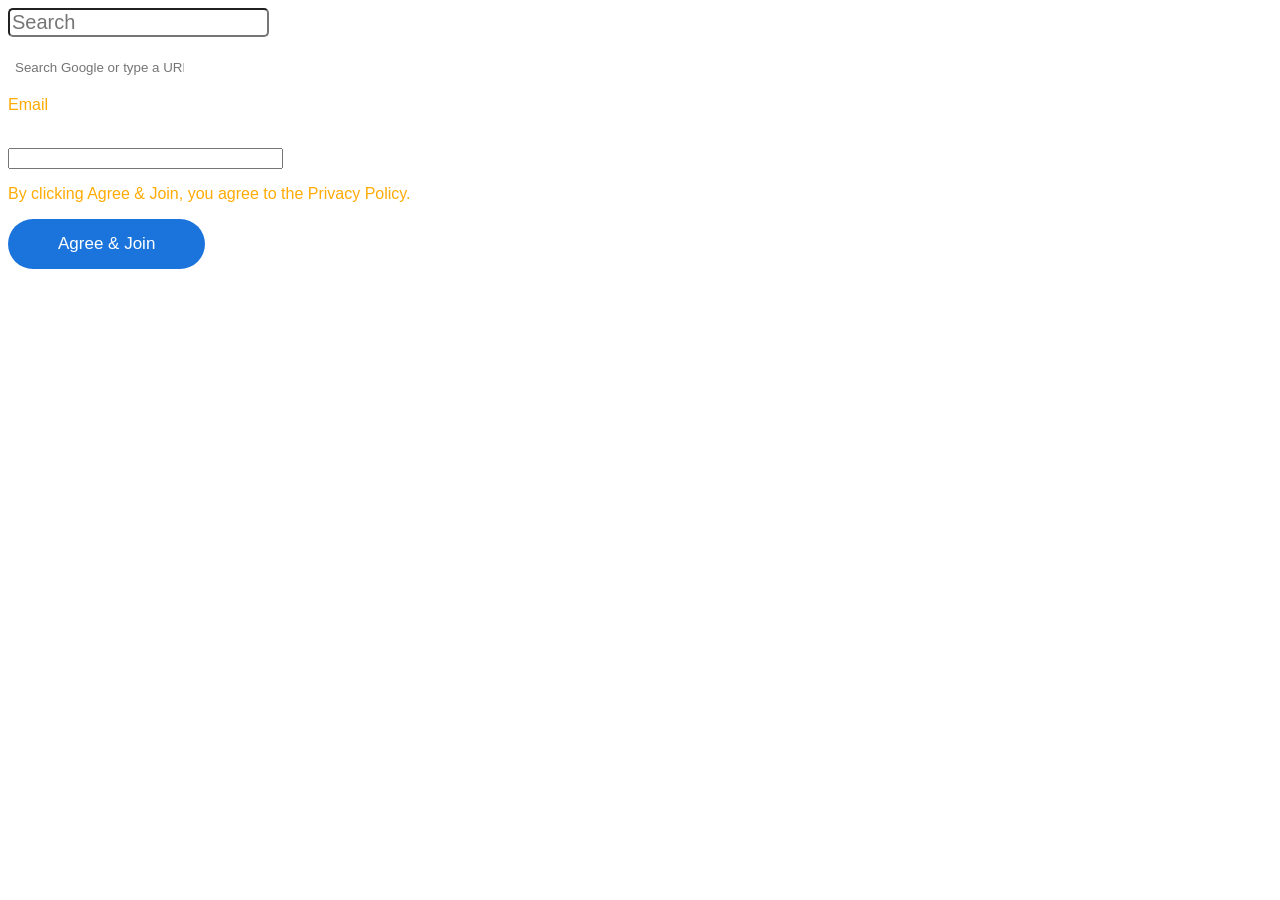
==== index.html @ 8a4faba7 "Add files via upload" ====
<!DOCTYPE html>
<html lang="en">
<head>
  <meta charset="UTF-8">
  <meta name="viewport" content="width=device-width, initial-scale=1.0">
  <title>Document</title>
  <style>
    .first {
      border-radius: 5px;
      font-size: 20px;
    }

    .search-bar {
      border-radius: 20px;
      padding-top: 5px;
      padding-bottom: 5px;
      padding-left: 7px;
      padding-right: 250px;
      border: none;
      transition: box-shadow 0.2s;
    }

    .search-bar:hover {
      box-shadow: 0px 0px 10px rgba(255, 0, 0, 0.15);
    }
    
    .email {
      padding-right: 100px;
    }

  .Agree-button {
    padding-bottom: 15px;
    padding-left: 50px;
    padding-right: 50px;
    padding-top: 15px;
    background-color: rgb(26, 116, 219);
    border: none;
    border-radius: 30px;
    color: white;
    font-size: 17px;
  }
  p {
    color: rgb(255, 171, 4);
    font-family: arial;
  }
    </style>
</head>
<body>
  <input class="first" type="text" placeholder="Search"><br><br>
  
  <input class="search-bar" type="text" placeholder="Search Google or type a URL">
  
  <p>Email</p><br>
  
  <input class="email"><br>
  <p>By clicking Agree & Join, you agree to the Privacy Policy.</p>
  <button class="Agree-button">
     Agree & Join
  </button>

</body>
</html>
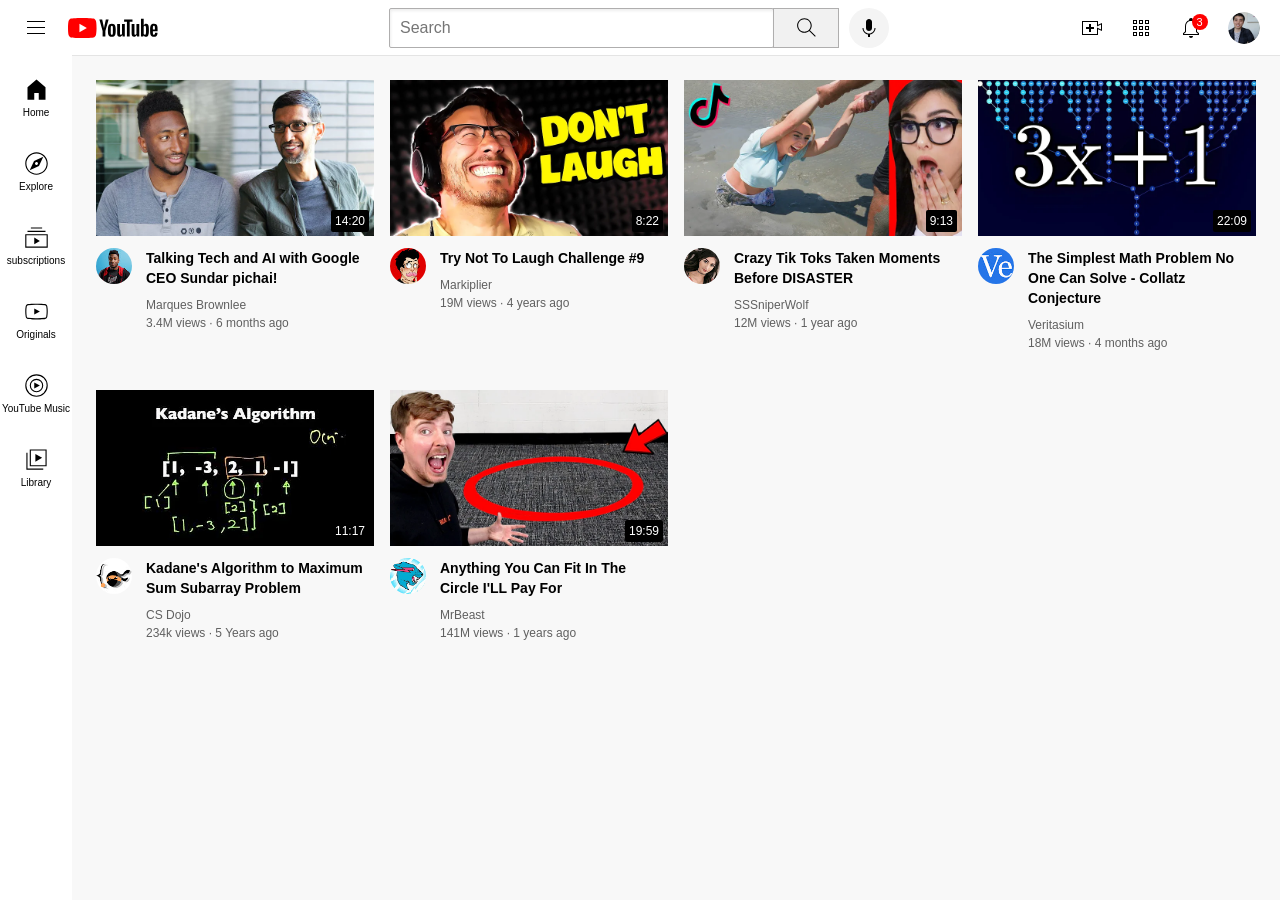
==== commit 825c6380: "Rename youtube.html to index.html" ====
--- a/index.html
+++ b/index.html
@@ -1,62 +1,243 @@
 <!DOCTYPE html>
-<html lang="en">
-<head>
-  <meta charset="UTF-8">
-  <meta name="viewport" content="width=device-width, initial-scale=1.0">
-  <title>Document</title>
-  <style>
-    .first {
-      border-radius: 5px;
-      font-size: 20px;
-    }
-
-    .search-bar {
-      border-radius: 20px;
-      padding-top: 5px;
-      padding-bottom: 5px;
-      padding-left: 7px;
-      padding-right: 250px;
-      border: none;
-      transition: box-shadow 0.2s;
-    }
-
-    .search-bar:hover {
-      box-shadow: 0px 0px 10px rgba(255, 0, 0, 0.15);
-    }
+<html>
+  <head>
+
+    <link rel="preconnect" href="https://fonts.googleapis.com">
+    <link rel="preconnect" href="https://fonts.gstatic.com" crossorigin>
+    <link href="https://fonts.googleapis.com/css2?family=Roboto:ital,wght@0,100..900;1,100..900&display=swap" rel="stylesheet">
+
+    <title>YouTube.com</title>
+    <link rel="stylesheet" href="styles/general.css">
+    <link rel="stylesheet" href="styles/header.css">
+    <link rel="stylesheet" href="styles/video.css">
+    <link rel="stylesheet" href="styles/sidebar.css">
+  </head>
+  <body>
+    <div class="header">
+      <div class="left-section">
+        <img class="hamburger-menu" src="icons/hamburger-menu.svg">
+        <img class="youtube-logo" src="icons/youtube-logo.svg">
+      </div>
+      <div class="middle-section">
+        <input class="search-bar" type="text" placeholder="Search">
+        <button class="search-button">
+          <img src="icons/search.svg" class="search-icon">
+          <div class="tooltip">Search</div>
+        </button>
+        <button class="voice-search-button">
+          <img src="icons/voice-search-icon.svg" class="voice-search-icon">
+          <div class="tooltip">Search with your voice</div>
+        </button>
+      </div>
+      <div class="right-section">
+        <div class="upload-icon-container">
+          <img class="upload-icon" src="icons/upload.svg">
+          <div class="tooltip">Create</div>
+        </div>
+
+        <div class="youtube-apps-icon-container">
+          <img class="youtube-apps-icon" src="icons/youtube-apps.svg">
+          <div class="tooltip">YouTube Apps</div>
+        </div>
+        
+        <div class="notifications-icon-container">
+          <img class="notifications-icon" src="icons/notifications.svg">
+          <div class="tooltip">Notifications</div>
+          <div class="notifications-count">3</div>
+        </div>
+        <img class="current-user-picture" src="icons/my-channel.jpeg">
+      </div>
+    </div>
+    <div class="sidebar">
+      <div class="sidebar-link">
+        <img src="icons/home.svg">
+        <div>Home</div>
+      </div>
+      <div class="sidebar-link">
+        <img src="icons/explore.svg">
+        <div>Explore</div>
+      </div>
+      <div class="sidebar-link">
+        <img src="icons/subscriptions.svg">
+        <div>subscriptions</div>
+      </div>
+      <div class="sidebar-link">
+        <img src="icons/originals.svg">
+        <div>Originals</div>
+      </div>
+      <div class="sidebar-link">
+        <img src="icons/youtube-music.svg">
+        <div>YouTube Music</div>
+      </div>
+      <div class="sidebar-link">
+        <img src="icons/library.svg">
+        <div>Library</div>
+      </div>
+    </div>
+
+    <div class="video-grid">
+      <div class="video-preview">
+        <div class="thumbnail-row">
+          <img class="thumbnail" src="thumbnails/thumbnail-1.webp">
+          <div class="video-time">
+            14:20
+          </div>
+        </div>
+
+        <div class="video-info-grid">
+          <div class="channel-pictures">
+            <img class="profile-picture" src="channel-pictures/channel-1.jpeg">
+          </div>
+
+          <div class="video-info">
+            <p class="video-title">
+            Talking Tech and AI with Google CEO Sundar pichai!
+            </p>
+            <p class="video-author">
+            Marques Brownlee
+            </p>
+            <p class="video-stats">
+            3.4M views &#183; 6 months ago
+            </p>
+          </div>
+      </div>
+    </div>
+
+    <div class="video-preview">
+      <div class="thumbnail-row">
+        <img class="thumbnail" src="thumbnails/thumbnail-2.webp">
+        <div class="video-time">
+          8:22
+        </div>
+      </div>
+
+      <div class="video-info-grid">
+        <div class="channel-pictures">
+          <img class="profile-picture" src="channel-pictures/channel-2.jpeg">
+        </div>
+
+        <div class="video-info">
+          <p class="video-title">
+          Try Not To Laugh Challenge #9
+          </p>
+          <p class="video-author">
+          Markiplier
+          </p>
+          <p class="video-stats">
+          19M views &#183; 4 years ago
+          </p>
+        </div>
+      </div>
+    </div>
+
+    <div class="video-preview">
+      <div class="thumbnail-row">
+        <img class="thumbnail" src="thumbnails/thumbnail-3.webp">
+        <div class="video-time">
+          9:13
+        </div>
+      </div>
+
+      <div class="video-info-grid">
+        <div class="channel-pictures">
+          <img class="profile-picture" src="channel-pictures/channel-3.jpeg">
+        </div>
+
+        <div class="video-info">
+          <p class="video-title">
+          Crazy Tik Toks Taken Moments Before DISASTER
+          </p>
+          <p class="video-author">
+          SSSniperWolf
+          </p>
+          <p class="video-stats">
+          12M views &#183; 1 year ago
+          </p>
+        </div>
+      </div>
+    </div>
+
+    <div class="video-preview">
+      <div class="thumbnail-row">
+        <img class="thumbnail" src="thumbnails/thumbnail-4.webp">
+        <div class="video-time">
+          22:09
+        </div>
+      </div>
+
+      <div class="video-info-grid">
+        <div class="channel-pictures">
+          <img class="profile-picture" src="channel-pictures/channel-4.jpeg">
+        </div>
+
+        <div class="video-info">
+          <p class="video-title">
+          The Simplest Math Problem No One Can Solve - Collatz Conjecture
+          </p>
+          <p class="video-author">
+          Veritasium
+          </p>
+          <p class="video-stats">
+          18M views &#183; 4 months ago
+          </p>
+        </div>
+      </div>
+    </div>
+
+    <div class="video-preview">
+      <div class="thumbnail-row">
+        <img class="thumbnail" src="thumbnails/thumbnail-5.webp">
+        <div class="video-time">
+          11:17
+        </div>
+      </div>
+
+      <div class="video-info-grid">
+        <div class="channel-pictures">
+          <img class="profile-picture" src="channel-pictures/channel-5.jpeg">
+        </div>
+
+        <div class="video-info">
+          <p class="video-title">
+          Kadane's Algorithm to Maximum Sum Subarray Problem
+          </p>
+          <p class="video-author">
+            CS Dojo
+          </p>
+          <p class="video-stats">
+          234k views &#183; 5 Years ago
+          </p>
+        </div>
+      </div>
+    </div>
+
+    <div class="video-preview">
+      <div class="thumbnail-row">
+        <img class="thumbnail" src="thumbnails/thumbnail-6.webp">
+        <div class="video-time">
+          19:59
+        </div>
+      </div>
+
+      <div class="video-info-grid">
+        <div class="channel-pictures">
+          <img class="profile-picture" src="channel-pictures/channel-6.jpeg">
+        </div>
+
+        <div class="video-info">
+          <p class="video-title">
+          Anything You Can Fit In The Circle I'LL Pay For
+          </p>
+          <p class="video-author">
+          MrBeast
+          </p>
+          <p class="video-stats">
+          141M views &#183; 1 years ago
+          </p>
+        </div>
+      </div>
+    </div>
+    </div>
     
-    .email {
-      padding-right: 100px;
-    }
-
-  .Agree-button {
-    padding-bottom: 15px;
-    padding-left: 50px;
-    padding-right: 50px;
-    padding-top: 15px;
-    background-color: rgb(26, 116, 219);
-    border: none;
-    border-radius: 30px;
-    color: white;
-    font-size: 17px;
-  }
-  p {
-    color: rgb(255, 171, 4);
-    font-family: arial;
-  }
-    </style>
-</head>
-<body>
-  <input class="first" type="text" placeholder="Search"><br><br>
-  
-  <input class="search-bar" type="text" placeholder="Search Google or type a URL">
-  
-  <p>Email</p><br>
-  
-  <input class="email"><br>
-  <p>By clicking Agree & Join, you agree to the Privacy Policy.</p>
-  <button class="Agree-button">
-     Agree & Join
-  </button>
-
-</body>
-</html>+  </body>
+</html>
--- a/styles/general.css
+++ b/styles/general.css
@@ -0,0 +1,14 @@
+p{
+  font-family: Roboto, Arial;
+  margin-top: 0;
+  margin-bottom: 0;
+}
+
+body {
+  margin: 0;
+  padding-top: 80px;
+  padding-left: 96px;
+  padding-right: 24px;
+  background-color: rgb(248, 248, 248);
+}
+
--- a/styles/header.css
+++ b/styles/header.css
@@ -0,0 +1,175 @@
+.header {
+  height: 55px;
+  z-index: 100;
+
+  display: flex;
+  flex-direction: row;
+  justify-content: space-between;
+
+  position: fixed;
+  top: 0;
+  left: 0;
+  right: 0;
+
+  background-color: white;
+  border-bottom-width: 1px;
+  border-bottom-style: solid;
+  border-bottom-color: rgb(228, 228, 228);
+}
+
+.left-section {
+  display: flex;
+  align-items: center;
+}
+
+.hamburger-menu {
+  height: 24px;
+  margin-left: 24px;
+  margin-right: 20px;
+}
+
+.youtube-logo {
+  height: 20px;
+}
+
+.middle-section {
+  flex: 1;
+  margin-left: 70px;
+  margin-right: 30px;
+  max-width: 500px;
+  display: flex;
+  align-items: center;
+}
+
+.search-bar {
+  flex:1;
+  height: 36px;
+  padding-left: 10px;
+  font-size: 16px;
+  border-width: 1px;
+  border-color: rgb(175, 174, 174);
+  border-style: solid;
+  border-radius: 2px;
+  box-shadow: inset 1px 2px 3px rgba(0, 0, 0, 0.07);
+  width: 0;
+}
+.search-bar::placeholder {
+  font-family: Roboto, Arial;
+  font-size: 16px;
+}
+
+.search-button {
+  height: 40px;
+  width: 66px;
+  background-color: rgb(241, 241, 241);
+  border-width: 1px;
+  border-style: solid;
+  border-color: rgb(175, 174, 174);
+  margin-left: -1px;
+  margin-right: 10px;
+}
+
+.search-button,
+.voice-search-button,
+.upload-icon-container,
+.youtube-apps-icon-container,
+.notifications-icon-container {
+  display: flex;
+  justify-content: center;
+  align-items: center;
+  position: relative;
+}
+
+.search-button .tooltip,
+.voice-search-button .tooltip,
+.upload-icon-container .tooltip,
+.youtube-apps-icon-container .tooltip,
+.notifications-icon-container .tooltip {
+  font-family: Roboto, Arial;
+  position: absolute;
+  background-color: gray;
+  color: white;
+  padding-top: 4px;
+  padding-left: 8px;
+  padding-right: 8px;
+  padding-bottom: 4px;
+  border-radius: 2px;
+  font-size: 12px;
+  bottom: -30px;
+  opacity: 0;
+  transition: opacity 0.15s;
+  pointer-events: none;
+  white-space: nowrap;
+}
+
+.search-button:hover .tooltip,
+.voice-search-button:hover .tooltip,
+.upload-icon-container:hover .tooltip,
+.youtube-apps-icon-container:hover .tooltip,
+.notifications-icon-container:hover .tooltip{
+  opacity: 1;
+}
+
+.search-icon {
+  height: 25px;
+}
+
+.voice-search-button {
+  height: 40px;
+  width: 40px;
+  border-radius: 20px;
+  border: none;
+  background-color: rgb(244, 244, 244);
+}
+
+
+.voice-search-icon {
+  height: 24px;
+
+}
+
+.right-section {
+  width: 180px;
+  display: flex;
+  align-items: center;
+  justify-content: space-between;
+  margin-right: 20px;
+  flex-shrink: 0;
+}
+
+.upload-icon {
+  height: 24px;
+}
+
+.youtube-apps-icon {
+  height: 24px;
+}
+
+.notifications-icon {
+  height: 24px;
+}
+
+.notifications-icon-container {
+  position: relative;
+}
+
+.notifications-count {
+  position: absolute;
+  top: -2px;
+  right: -5px;
+  background-color: red;
+  color: white;
+  font-family: Roboto, Arial;
+  font-size: 11px;
+  padding-top: 2px;
+  padding-bottom: 2px;
+  padding-left: 5px;
+  padding-right: 5px;
+  border-radius: 10px;
+}
+
+.current-user-picture {
+  height: 32px;
+  border-radius: 16px;
+}
+
--- a/styles/video.css
+++ b/styles/video.css
@@ -0,0 +1,77 @@
+.thumbnail {
+  width: 100%;
+}
+
+.video-title {
+  margin-top: 0;
+  font-size: 14px;
+  font-weight: 600;
+  line-height: 20px;
+  margin-bottom: 10px;
+}
+
+.video-info-grid {
+  display: grid;
+  grid-template-columns: 50px 1fr;
+}
+
+
+.profile-picture {
+  width: 36px;
+  border-radius: 50px;
+}
+
+.thumbnail-row {
+  margin-bottom: 8px;
+  position: relative;
+}
+
+.video-stats,
+.video-author {
+  font-size: 12px;
+  color: rgb(96, 96, 96);
+}
+
+.video-author {
+  margin-bottom: 4px;
+}
+
+.video-grid {
+  display: grid;
+  grid-template-columns: 1fr 1fr 1fr;
+  column-gap: 16px;
+  row-gap: 40px;
+}
+
+@media (max-width: 750px) {
+  .video-grid {
+    grid-template-columns: 1fr 1fr;
+  }
+}
+
+@meida (min-width: 151px) and (max-width: 999px) {
+  .video-grid {
+    grid-template-columns: 1fr 1fr 1fr;
+  }
+}
+
+@media (min-width: 1000px) {
+  .video-grid {
+    grid-template-columns: 1fr 1fr 1fr 1fr;
+  }
+}
+
+
+
+.video-time {
+  font-family: Roboto, Arial;
+  font-size: 12px;
+  font-weight: 500;
+  padding: 4px;
+  border-radius: 2px;
+  background-color: black;
+  color: white;
+  position: absolute;
+  bottom: 8px;
+  right: 5px;
+}
--- a/styles/sidebar.css
+++ b/styles/sidebar.css
@@ -0,0 +1,36 @@
+.sidebar {
+  position: fixed;
+  left: 0;
+  top: 55px;
+  bottom: 0;
+  width: 72px;
+  background-color: white;
+  z-index: 200;
+  padding-top: 5px;
+}
+
+.sidebar-link {
+  
+  height: 74px;
+  display: flex;
+  justify-content: center;
+  align-items: center;
+  flex-direction: column;
+  cursor: pointer;
+
+}
+
+.sidebar-link:hover {
+  background-color: rgb(235, 233, 233);
+}
+
+.sidebar-link img {
+  height: 27px;
+  margin-bottom: 4px;
+
+}
+
+.sidebar-link div {
+  font-family: Robotoo, Arial;
+  font-size: 10px;
+}
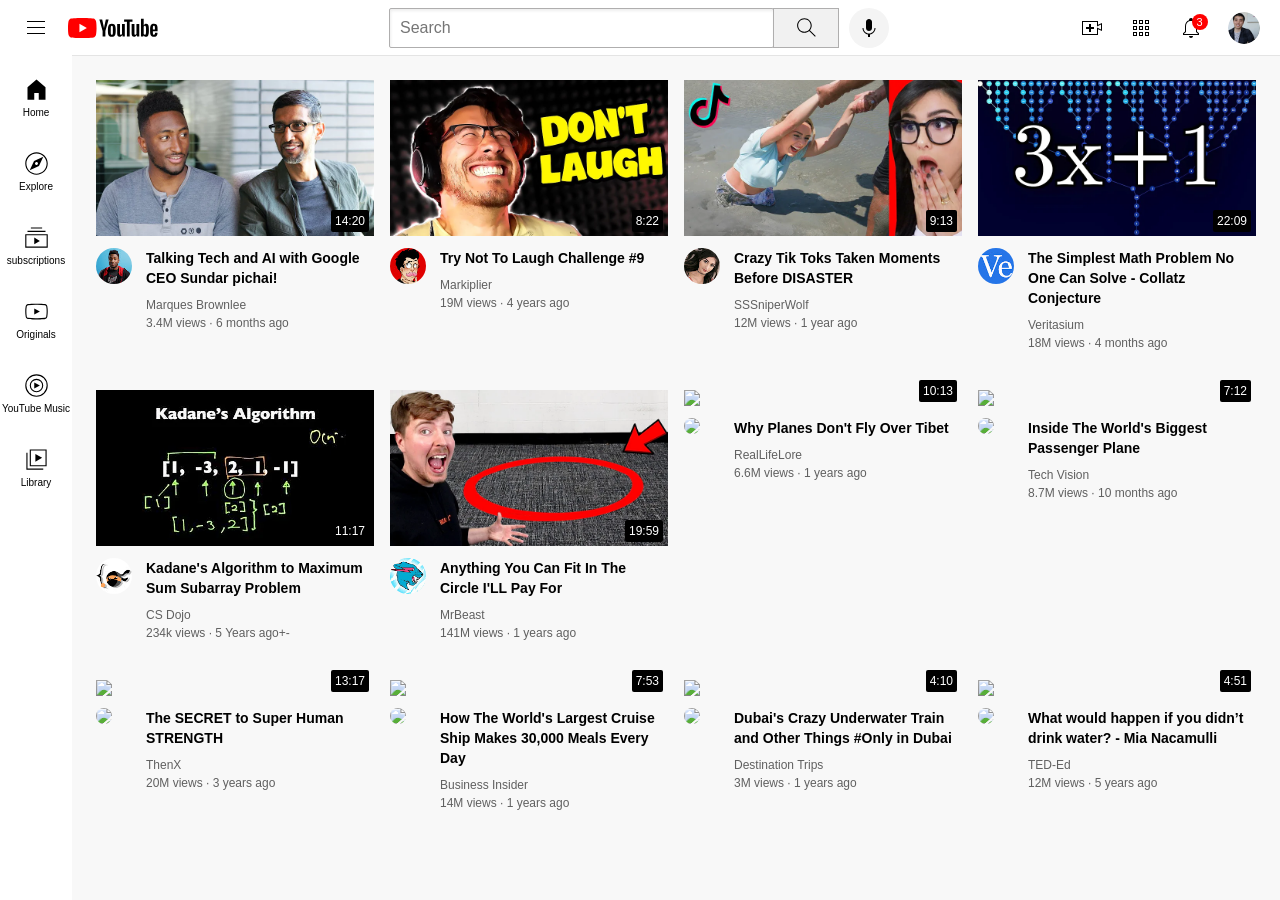
==== commit 4474eb87: "Update index.html" ====
--- a/index.html
+++ b/index.html
@@ -205,7 +205,7 @@
             CS Dojo
           </p>
           <p class="video-stats">
-          234k views &#183; 5 Years ago
+          234k views &#183; 5 Years ago+-
           </p>
         </div>
       </div>
@@ -237,7 +237,169 @@
         </div>
       </div>
     </div>
-    </div>
+
+    <div class="video-preview">
+      <div class="thumbnail-row">
+        <img class="thumbnail" src="thumbnails/thumbnail-7.webp">
+        <div class="video-time">
+          10:13
+        </div>
+      </div>
+
+      <div class="video-info-grid">
+        <div class="channel-pictures">
+          <img class="profile-picture" src="channel-pictures/channel-7.jpeg">
+        </div>
+
+        <div class="video-info">
+          <p class="video-title">
+          Why Planes Don't Fly Over Tibet
+          </p>
+          <p class="video-author">
+          RealLifeLore
+          </p>
+          <p class="video-stats">
+          6.6M views &#183; 1 years ago
+          </p>
+        </div>
+      </div>
+    </div>
+
+    <div class="video-preview">
+      <div class="thumbnail-row">
+        <img class="thumbnail" src="thumbnails/thumbnail-8.webp">
+        <div class="video-time">
+          7:12
+        </div>
+      </div>
+
+      <div class="video-info-grid">
+        <div class="channel-pictures">
+          <img class="profile-picture" src="channel-pictures/channel-8.jpeg">
+        </div>
+
+        <div class="video-info">
+          <p class="video-title">
+          Inside The World's Biggest Passenger Plane
+          </p>
+          <p class="video-author">
+          Tech Vision
+          </p>
+          <p class="video-stats">
+          8.7M views &#183; 10 months ago
+          </p>
+        </div>
+      </div>
+    </div>
+
+    <div class="video-preview">
+      <div class="thumbnail-row">
+        <img class="thumbnail" src="thumbnails/thumbnail-9.webp">
+        <div class="video-time">
+          13:17
+        </div>
+      </div>
+
+      <div class="video-info-grid">
+        <div class="channel-pictures">
+          <img class="profile-picture" src="channel-pictures/channel-9.jpeg">
+        </div>
+
+        <div class="video-info">
+          <p class="video-title">
+          The SECRET to Super Human STRENGTH
+          </p>
+          <p class="video-author">
+          ThenX
+          </p>
+          <p class="video-stats">
+          20M views &#183; 3 years ago
+          </p>
+        </div>
+      </div>
+    </div>
+
+    <div class="video-preview">
+      <div class="thumbnail-row">
+        <img class="thumbnail" src="thumbnails/thumbnail-10.webp">
+        <div class="video-time">
+          7:53
+        </div>
+      </div>
+
+      <div class="video-info-grid">
+        <div class="channel-pictures">
+          <img class="profile-picture" src="channel-pictures/channel-10.jpeg">
+        </div>
+
+        <div class="video-info">
+          <p class="video-title">
+          How The World's Largest Cruise Ship Makes 30,000 Meals Every Day
+          </p>
+          <p class="video-author">
+          Business Insider
+          </p>
+          <p class="video-stats">
+          14M views &#183; 1 years ago
+          </p>
+        </div>
+      </div>
+    </div>
+
+    <div class="video-preview">
+      <div class="thumbnail-row">
+        <img class="thumbnail" src="thumbnails/thumbnail-11.webp">
+        <div class="video-time">
+          4:10
+        </div>
+      </div>
+
+      <div class="video-info-grid">
+        <div class="channel-pictures">
+          <img class="profile-picture" src="channel-pictures/channel-11.jpeg">
+        </div>
+
+        <div class="video-info">
+          <p class="video-title">
+          Dubai's Crazy Underwater Train and Other Things #Only in Dubai
+          </p>
+          <p class="video-author">
+          Destination Trips
+          </p>
+          <p class="video-stats">
+          3M views &#183; 1 years ago
+          </p>
+        </div>
+      </div>
+    </div>
+
+    <div class="video-preview">
+      <div class="thumbnail-row">
+        <img class="thumbnail" src="thumbnails/thumbnail-12.webp">
+        <div class="video-time">
+          4:51
+        </div>
+      </div>
+
+      <div class="video-info-grid">
+        <div class="channel-pictures">
+          <img class="profile-picture" src="channel-pictures/channel-12.jpeg">
+        </div>
+
+        <div class="video-info">
+          <p class="video-title">
+          What would happen if you didn’t drink water? - Mia Nacamulli
+          </p>
+          <p class="video-author">
+          TED-Ed
+          </p>
+          <p class="video-stats">
+          12M views &#183; 5 years ago
+          </p>
+        </div>
+      </div>
+    </div>
+  </div>
     
   </body>
 </html>
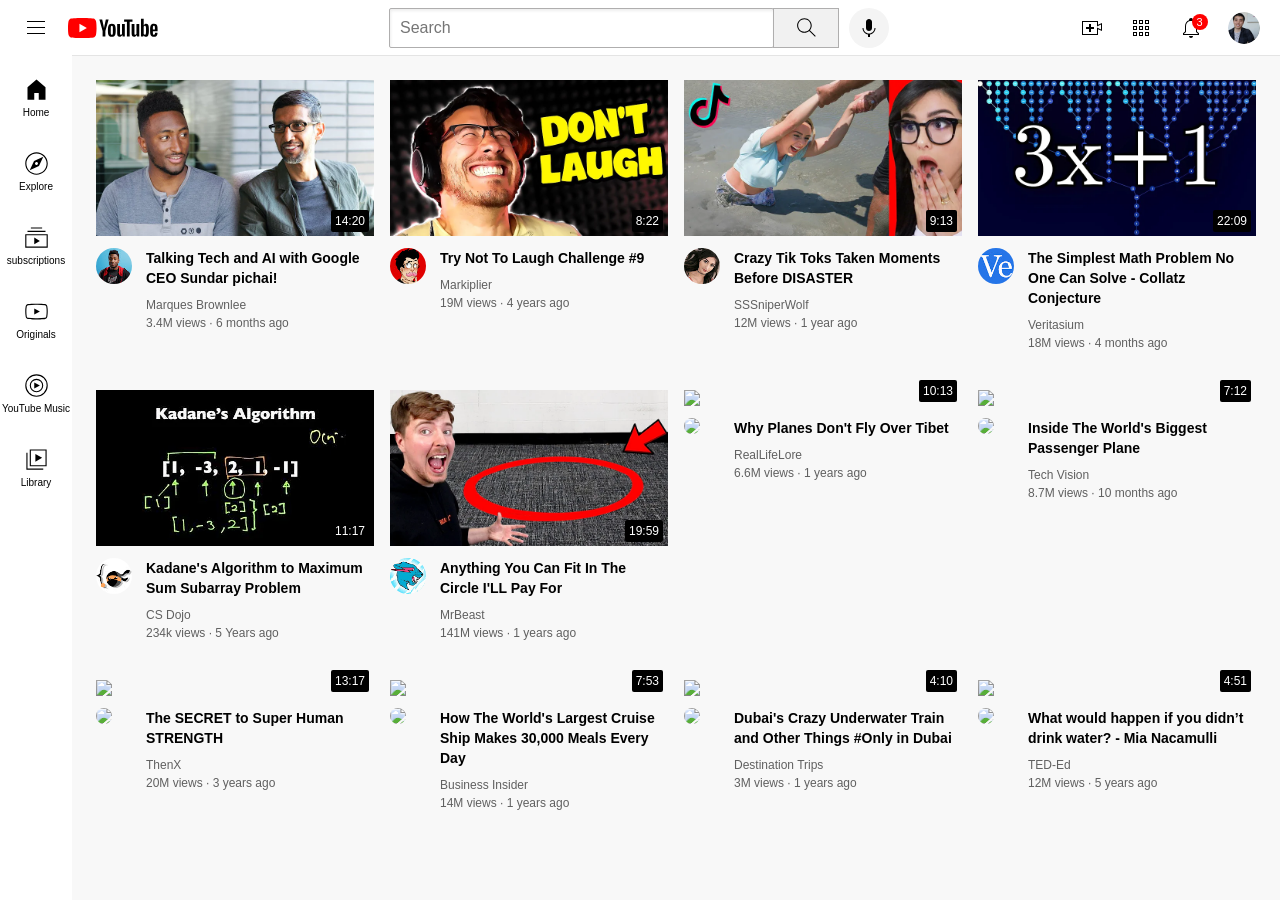
==== commit 992572be: "Update index.html" ====
--- a/index.html
+++ b/index.html
@@ -205,7 +205,7 @@
             CS Dojo
           </p>
           <p class="video-stats">
-          234k views &#183; 5 Years ago+-
+          234k views &#183; 5 Years ago
           </p>
         </div>
       </div>
